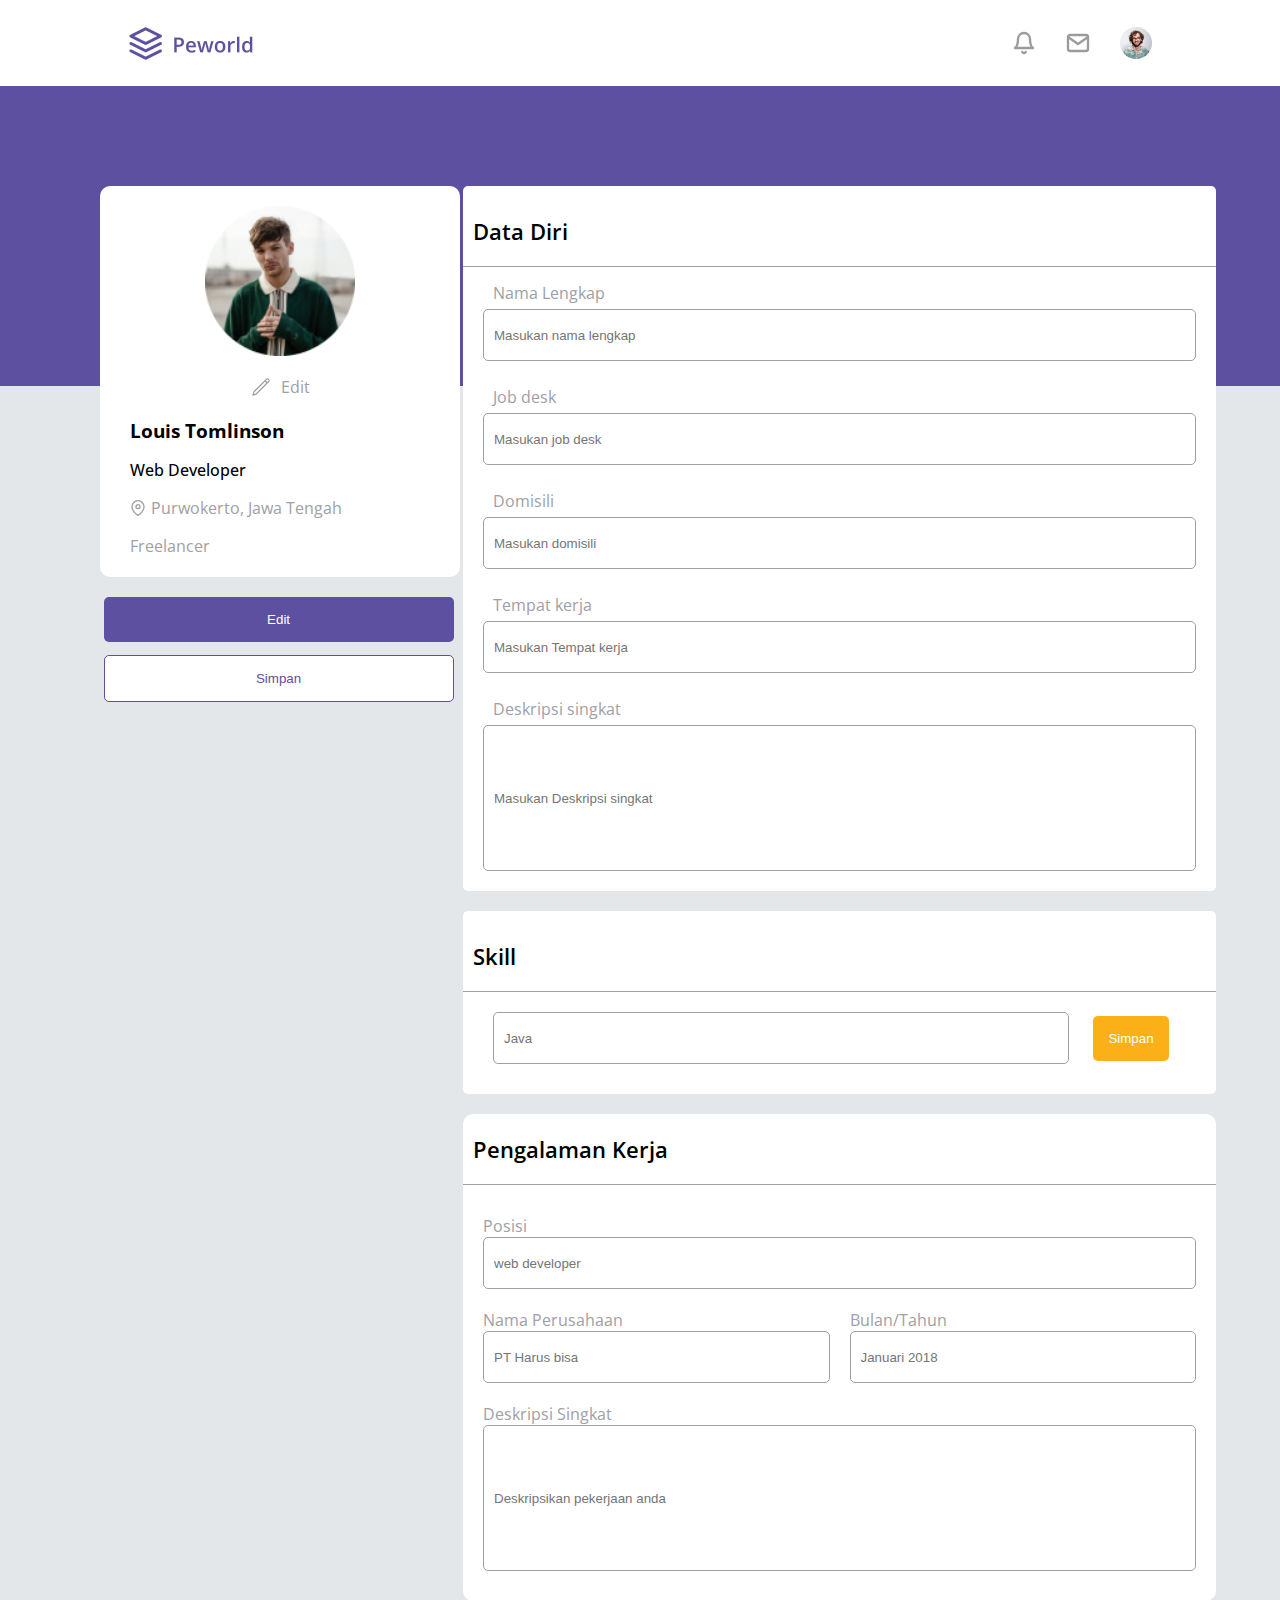
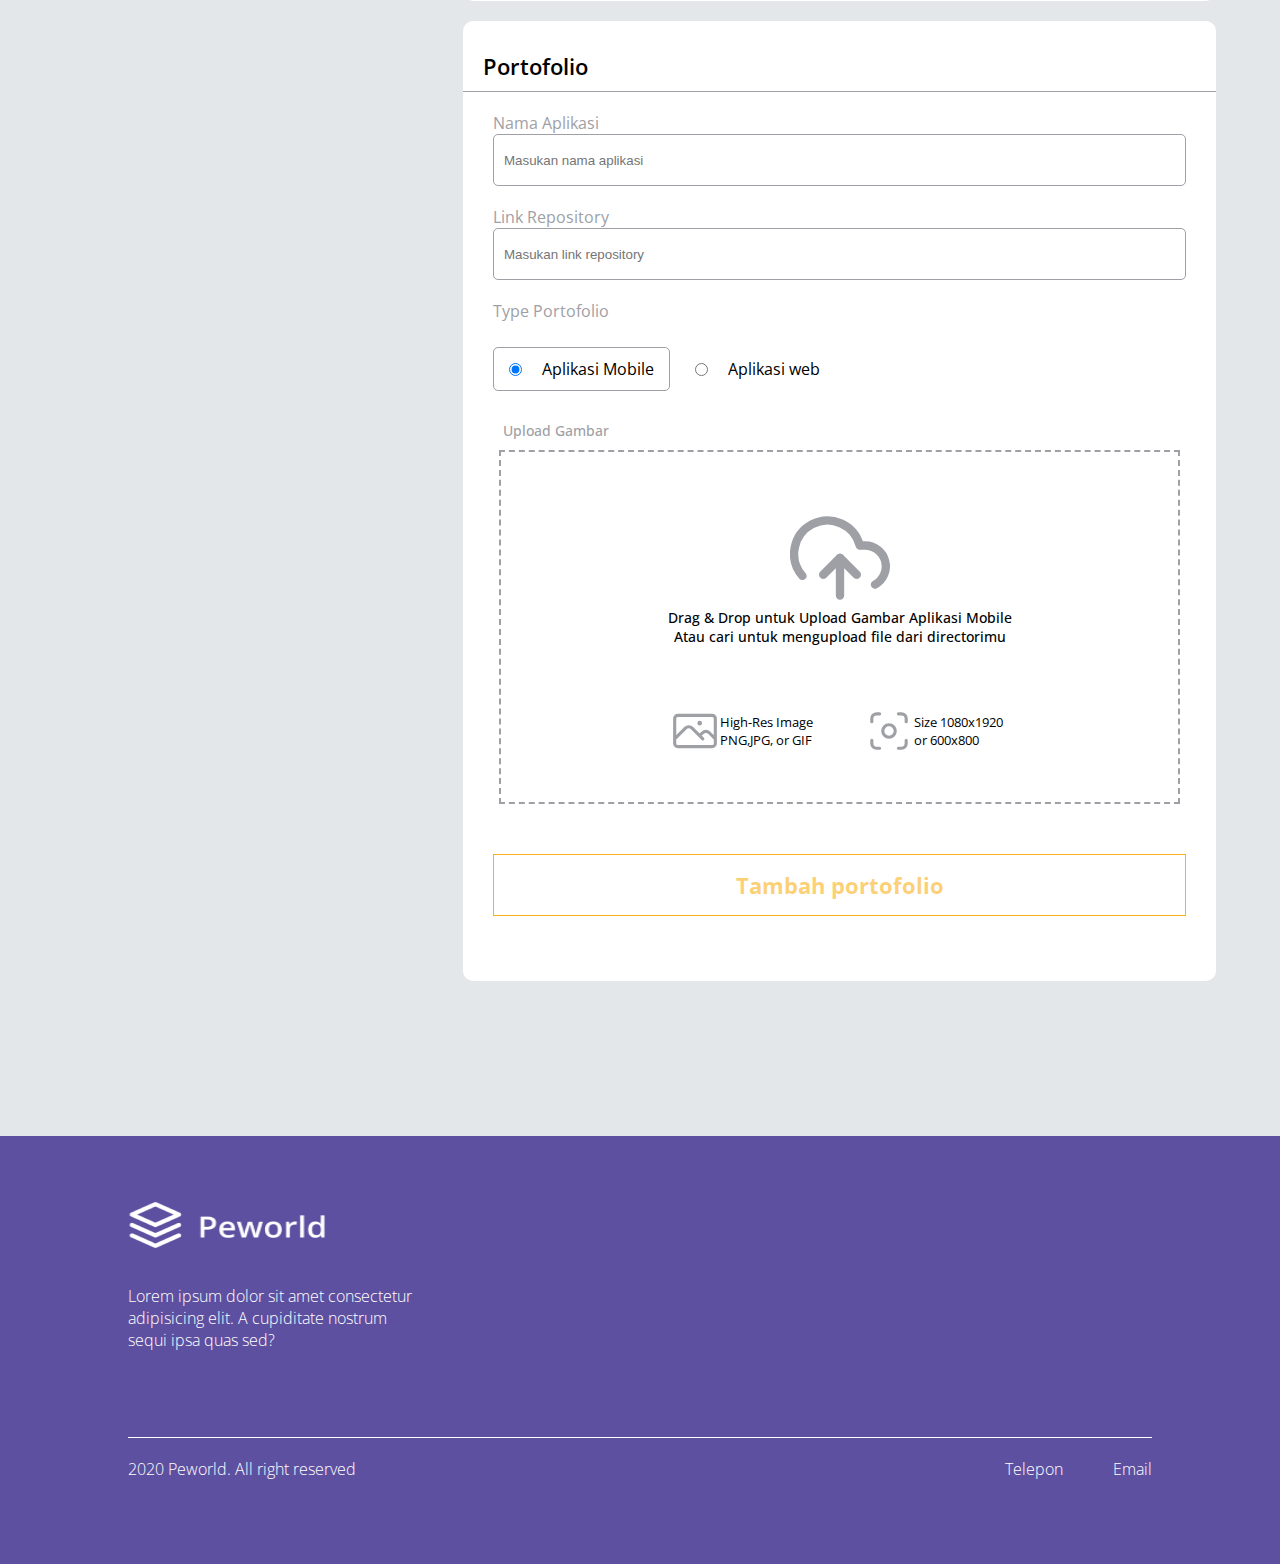
==== editProfilePekerja.html @ 78f69b73 "fix : deploy" ====
<!DOCTYPE html>
<html lang="en">
   <head>
      <meta charset="UTF-8" />
      <meta name="viewport" content="width=device-width, initial-scale=1.0" />
      <title>Edit Profile Pekerja</title>
      <!-- FONTS -->
      <link rel="preconnect" href="https://fonts.googleapis.com" />
      <link rel="preconnect" href="https://fonts.gstatic.com" crossorigin />
      <link
         href="https://fonts.googleapis.com/css2?family=Open+Sans:ital,wght@0,300..800;1,300..800&display=swap"
         rel="stylesheet" />
      <!-- FONTS -->
      <link rel="stylesheet" href="./assets/css/editProfilePekerja.css" />
   </head>
   <body>
      <nav>
         <img src="./assets/images/landing-page/main-logo.png" alt="" />
         <div class="nav-right">
            <img src="./assets/images/home-v1/bell (1) 1.svg" alt="" />
            <img src="./assets/images/home-v1/mail (3) 1.svg" alt="" />
            <img src="./assets/images/home-v1/Mask Group.png" alt="" />
         </div>
      </nav>
      <div class="container"></div>
      <section id="portofolio">
         <div class="biodata">
            <div class="biodata-header">
               <img
                  class="foto-profile"
                  src="./assets/images/landing-page/testimonial_3.png"
                  alt="" />
               <div class="edit">
                  <img
                     src="./assets/images/edit-pekerja/edit.svg"
                     alt=""
                     class="edit-icon" />
                  <p>Edit</p>
               </div>
               <div class="biodata-detail">
                  <h3>Louis Tomlinson</h3>
                  <h4>Web Developer</h4>
                  <div class="location">
                     <img
                        src="./assets/images/home-v1/map-pin (4) 1.svg"
                        alt="" />
                     <p>Purwokerto, Jawa Tengah</p>
                  </div>
                  <p>Freelancer</p>
               </div>
            </div>
            <button class="btn-edit">Edit</button>
            <button class="btn-simpan">Simpan</button>
         </div>
         <div class="form-edit">
            <div class="data-diri">
               <p class="title">Data Diri</p>
               <form action="" class="form-data-diri">
                  <div class="form-item">
                     <label for="name">Nama Lengkap</label>
                     <input
                        type="text"
                        name="name"
                        placeholder="Masukan nama lengkap" />
                  </div>
                  <div class="form-item">
                     <label for="job">Job desk</label>
                     <input
                        type="text"
                        name="job"
                        placeholder="Masukan job desk" />
                  </div>
                  <div class="form-item">
                     <label for="domisili">Domisili</label>
                     <input
                        type="text"
                        name="domisili"
                        placeholder="Masukan domisili" />
                  </div>
                  <div class="form-item">
                     <label for="tempat-kerja">Tempat kerja</label>
                     <input
                        type="text"
                        name="tempat-kerja"
                        placeholder="Masukan Tempat kerja" />
                  </div>
                  <div class="form-item">
                     <label for="description">Deskripsi singkat</label>
                     <input
                        type="text"
                        name="description"
                        placeholder="Masukan Deskripsi singkat" />
                  </div>
               </form>
            </div>
            <div class="skill">
               <form action="" class="form-edit-skill">
                  <p class="title">Skill</p>
                  <div class="form-item">
                     <input type="text" name="skill-name" placeholder="Java" />
                     <button>Simpan</button>
                  </div>
               </form>
            </div>
            <div class="experience">
               <p class="title">Pengalaman Kerja</p>
               <form action="" class="form-experience">
                  <div class="form-item">
                     <label for="posisi">Posisi</label>
                     <input type="text" placeholder="web developer" />
                  </div>
                  <div class="form-item">
                     <div>
                        <label for="company">Nama Perusahaan</label>
                        <input type="text" placeholder="PT Harus bisa" />
                     </div>
                     <div>
                        <label for="year">Bulan/Tahun</label>
                        <input type="text" placeholder="Januari 2018" />
                     </div>
                  </div>
                  <div class="form-item">
                     <label for="description">Deskripsi Singkat</label>
                     <input
                        type="text"
                        name="description"
                        placeholder="Deskripsikan pekerjaan anda" />
                  </div>
               </form>
            </div>
            <div class="edit-portofolio">
               <p class="title">Portofolio</p>
               <form action="" class="edit-porto">
                  <div class="form-item">
                     <label for="name">Nama Aplikasi</label>
                     <input
                        type="text"
                        name="name"
                        placeholder="Masukan nama aplikasi" />
                  </div>
                  <div class="form-item">
                     <label for="repository">Link Repository</label>
                     <input
                        type="text"
                        name="repository"
                        placeholder="Masukan link repository" />
                  </div>
                  <label class="type-portofolio">Type Portofolio</label>
                  <div class="form-btn">
                     <div class="btn-type">
                        <input type="radio" name="mobile" checked="true" />
                        <p>Aplikasi Mobile</p>
                     </div>
                     <div class="btn-type">
                        <input type="radio" name="web" />
                        <p>Aplikasi web</p>
                     </div>
                  </div>
               </form>
               <div class="upload-img">
                  <p class="title">Upload Gambar</p>
                  <div class="form-img">
                     <div class="title">
                        <img
                           src="./assets/images/edit-pekerja/upload-cloud (1).svg"
                           alt="" />
                        <p>Drag & Drop untuk Upload Gambar Aplikasi Mobile</p>
                        <p>Atau cari untuk mengupload file dari directorimu</p>
                     </div>

                     <div class="requirement">
                        <div class="requirement-item">
                           <img
                              src="./assets/images/edit-pekerja/photo.svg"
                              alt="" />
                           <small>High-Res Image PNG,JPG, or GIF</small>
                        </div>
                        <div class="requirement-item">
                           <img
                              src="./assets/images/edit-pekerja/resize.svg"
                              alt="" />
                           <small>Size 1080x1920 or 600x800</small>
                        </div>
                     </div>
                  </div>
                  <div class="btn-portofolio">
                     <p>Tambah portofolio</p>
                  </div>
               </div>
            </div>
         </div>
      </section>
      <footer>
         <div class="foot-logo">
            <img
               src="./assets/images/landing-page/foot-logo.png"
               alt="foot logo" />
            <p>
               Lorem ipsum dolor sit amet consectetur adipisicing elit. A
               cupiditate nostrum sequi ipsa quas sed?
            </p>
         </div>
         <div class="foot-end">
            <p>2020 Peworld. All right reserved</p>
            <div class="foot-contact">
               <p>Telepon</p>
               <p>Email</p>
            </div>
         </div>
      </footer>
   </body>
</html>
---- assets/css/editProfilePekerja.css ----
:root {
   --color-primary: #5e50a1;
   --font: #9ea0a5;
   --btn-skilss: #fbb01799;
   --outline: #fbb017;
}
* {
   margin: 0;
   padding: 0;
}
body {
   font-family: "Open Sans", sans-serif;
   background-color: #e4e7e9;
}
button {
   cursor: pointer;
}
label {
   color: var(--font);
}
nav {
   display: flex;
   justify-content: space-between;
   padding: 2% 10%;
   align-items: center;
   background-color: white;
}
.nav-right {
   display: flex;
   gap: 30px;
}
.container {
   background-color: var(--color-primary);
   height: 300px;
}
#portofolio {
   position: relative;
   height: 2200px;
}
.btn-edit {
   background-color: var(--color-primary);
   padding: 15px;
   border: none;
   border-radius: 5px;
   color: white;
   position: absolute;
   top: 105%;
   left: 1%;
   width: 350px;
}
.btn-simpan {
   padding: 15px;
   background-color: white;
   border: 1px solid var(--color-primary);
   border-radius: 5px;
   color: var(--color-primary);
   position: absolute;
   top: 120%;
   left: 1%;
   width: 350px;
}
.biodata {
   position: absolute;
   background-color: white;
   width: 300px;
   top: -200px;
   left: 100px;
   border-radius: 10px;
   padding: 20px 30px;
}
.portofolio-item {
   position: absolute;
   background-color: white;
   width: 753px;
   top: -200px;
   right: 5%;
   padding: 50px 0;
   border-radius: 10px;
}
.biodata {
   display: flex;
   flex-direction: column;
   justify-content: space-between;
}
.biodata-header {
   display: flex;
   gap: 20px;
   flex-direction: column;
}
.biodata-header .foto-profile {
   width: 150px;
   height: 150px;
   margin: auto;
}
.edit {
   display: flex;
   margin: auto;
   align-items: center;
   gap: 10px;
   color: #9ea0a5;
}
.edit .edit-icon {
   width: 20px;
   height: 20px;
   margin: auto;
}
.biodata-header > p {
   color: var(--font);
}
.location {
   display: flex;
   gap: 5px;
}
.biodata-detail {
   display: flex;
   flex-direction: column;
   gap: 16px;
}
.biodata-detail :not(h3):not(h4) {
   color: var(--font);
}
.biodata-detail > h4 {
   font-weight: 500;
}
.btn-biodata-header {
   background-color: var(--color-primary);
   color: white;
   padding: 20px;
   border-radius: 5px;
   border: none;
}
.form-edit {
   display: flex;
   flex-direction: column;
   gap: 10px;
   position: absolute;
   gap: 20px;
   width: 753px;
   top: -200px;
   right: 5%;
}
.data-diri {
   background-color: white;
   border-radius: 5px;
   padding: 10px 0;
}
.data-diri .title {
   padding: 20px 10px;
   font-size: 22px;
   font-weight: 600;
}
.form-data-diri {
   border-top: 1.5px solid #9ea0a5;
}
.data-diri .form-item {
   display: flex;
   flex-direction: column;
   padding: 10px 20px;
}
.data-diri .form-item label {
   color: #9ea0a5;
   padding: 5px 10px;
}
.data-diri .form-item input {
   height: 50px;
   border: 1px solid #9ea0a5;
   padding: 0 10px;
   border-radius: 5px;
   outline: none;
}
.data-diri .form-item input[name="description"] {
   height: 144px;
}
.skill {
   background-color: white;
   border-radius: 5px;
   padding: 10px 0;
}
.skill .title {
   padding: 20px 10px;
   font-size: 22px;
   font-weight: 600;
}
.skill form .form-item {
   border-top: 1px solid var(--font);
   padding: 20px 30px;
}
.skill .form-item input {
   height: 50px;
   width: 80%;
   padding: 0 10px;
   border-radius: 5px;
   outline: none;
   border: 1px solid var(--font);
}
.skill .form-item button {
   background-color: #fbb017;
   color: white;
   padding: 15px;
   border: none;
   outline: none;
   border-radius: 5px;
   margin-left: 20px;
}
.experience {
   background-color: white;
   border-radius: 10px;
}
.experience .title {
   padding: 20px 10px;
   font-weight: 600;
   font-size: 22px;
}
.experience .form-experience {
   border-top: 1px solid var(--font);
   padding: 20px 0;
}
.form-experience .form-item {
   display: flex;
   flex-direction: column;
   padding: 10px 20px;
}
.form-experience .form-item input {
   border: 1px solid var(--font);
   outline: none;
   height: 50px;
   padding: 0 10px;
   border-radius: 5px;
}
.form-experience .form-item:nth-child(2) {
   display: grid;
   grid-template-columns: repeat(2, auto);
   gap: 20px;
}
.form-experience .form-item:nth-child(2) div {
   display: flex;
   flex-direction: column;
}
.form-experience .form-item input[name="description"] {
   height: 144px;
}
.form-experience label {
   color: #9ea0a5;
}
.edit-portofolio {
   background-color: white;
   padding: 20px 0;
   border-radius: 10px;
   height: 920px;
}
.edit-portofolio .title {
   font-size: 22px;
   font-weight: 600;
   padding: 10px 20px;
}
.edit-portofolio form {
   border-top: 1px solid var(--font);
   padding: 20px 30px;
   display: flex;
   flex-direction: column;
   gap: 20px;
}
.edit-portofolio .form-item {
   display: flex;
   flex-direction: column;
}
.edit-portofolio .form-item input {
   height: 50px;
   border: 1px solid var(--font);
   outline: none;
   padding: 0 10px;
   border-radius: 5px;
}
.edit-portofolio .form-btn {
   display: flex;
   gap: 10px;
}
.edit-portofolio .form-btn .btn-type {
   display: flex;
   align-items: center;
   gap: 20px;
   border: 1px solid var(--font);
   padding: 10px 15px;
   border-radius: 5px;
}
.edit-portofolio .form-btn .btn-type:nth-child(2) {
   border: none !important;
}
.type-portofolio {
   margin-bottom: 5px;
}
.edit-portofolio .upload-img {
   height: 500px;
}
.upload-img .title {
   color: var(--font);
   font-size: 14px;
   margin: 0 20px;
   font-weight: 500;
}
.upload-img .form-img {
   height: 70%;
   width: 90%;
   margin: auto;
   border: 2px dashed var(--font);
   display: flex;
   flex-direction: column;
   justify-content: center;
   gap: 50px;
   align-items: center;
}
.upload-img .form-img .title {
   display: flex;
   flex-direction: column;
   justify-content: center;
   align-items: center;
   color: black;
}
.upload-img .form-img .title > img {
   width: 100px;
   height: 100px;
}
.upload-img .requirement {
   display: flex;
   gap: 20px;
   width: 50%;
}
.upload-img .requirement .requirement-item {
   display: flex;
   align-items: center;
}
.upload-img .requirement .requirement-item img {
   max-width: 50px;
   max-height: 50px;
}
.btn-portofolio {
   height: 60px;
   border: 1px solid var(--outline);
   margin: 50px 30px;
   display: flex;
   align-items: center;
   justify-content: center;
   color: var(--btn-skilss);
   font-size: 22px;
   font-weight: 700;
   transition: 300ms;
   cursor: pointer;
}
.btn-portofolio:hover {
   background-color: var(--btn-skilss);
   color: white;
   border: none;
   transition: 300ms;
}
footer {
   margin-top: 150px;
   background-color: var(--color-primary);
   height: 300px;
   padding: 5% 10%;
   display: flex;
   flex-direction: column;
   justify-content: space-between;
}
footer .foot-logo {
   max-width: 300px;
}
footer .foot-logo img {
   width: 200px;
   height: 50px;
}
footer .foot-logo p {
   color: white;
   margin-top: 30px;
   font-size: 16px;
   font-weight: 100;
}

footer .foot-end {
   color: white;
   padding: 20px 0;
   display: flex;
   justify-content: space-between;
   border-top: 1px solid white;
   font-weight: 200;
}
footer .foot-end .foot-contact {
   display: flex;
   gap: 50px;
}

footer .foot-end .foot-contact > p {
   cursor: pointer;
}
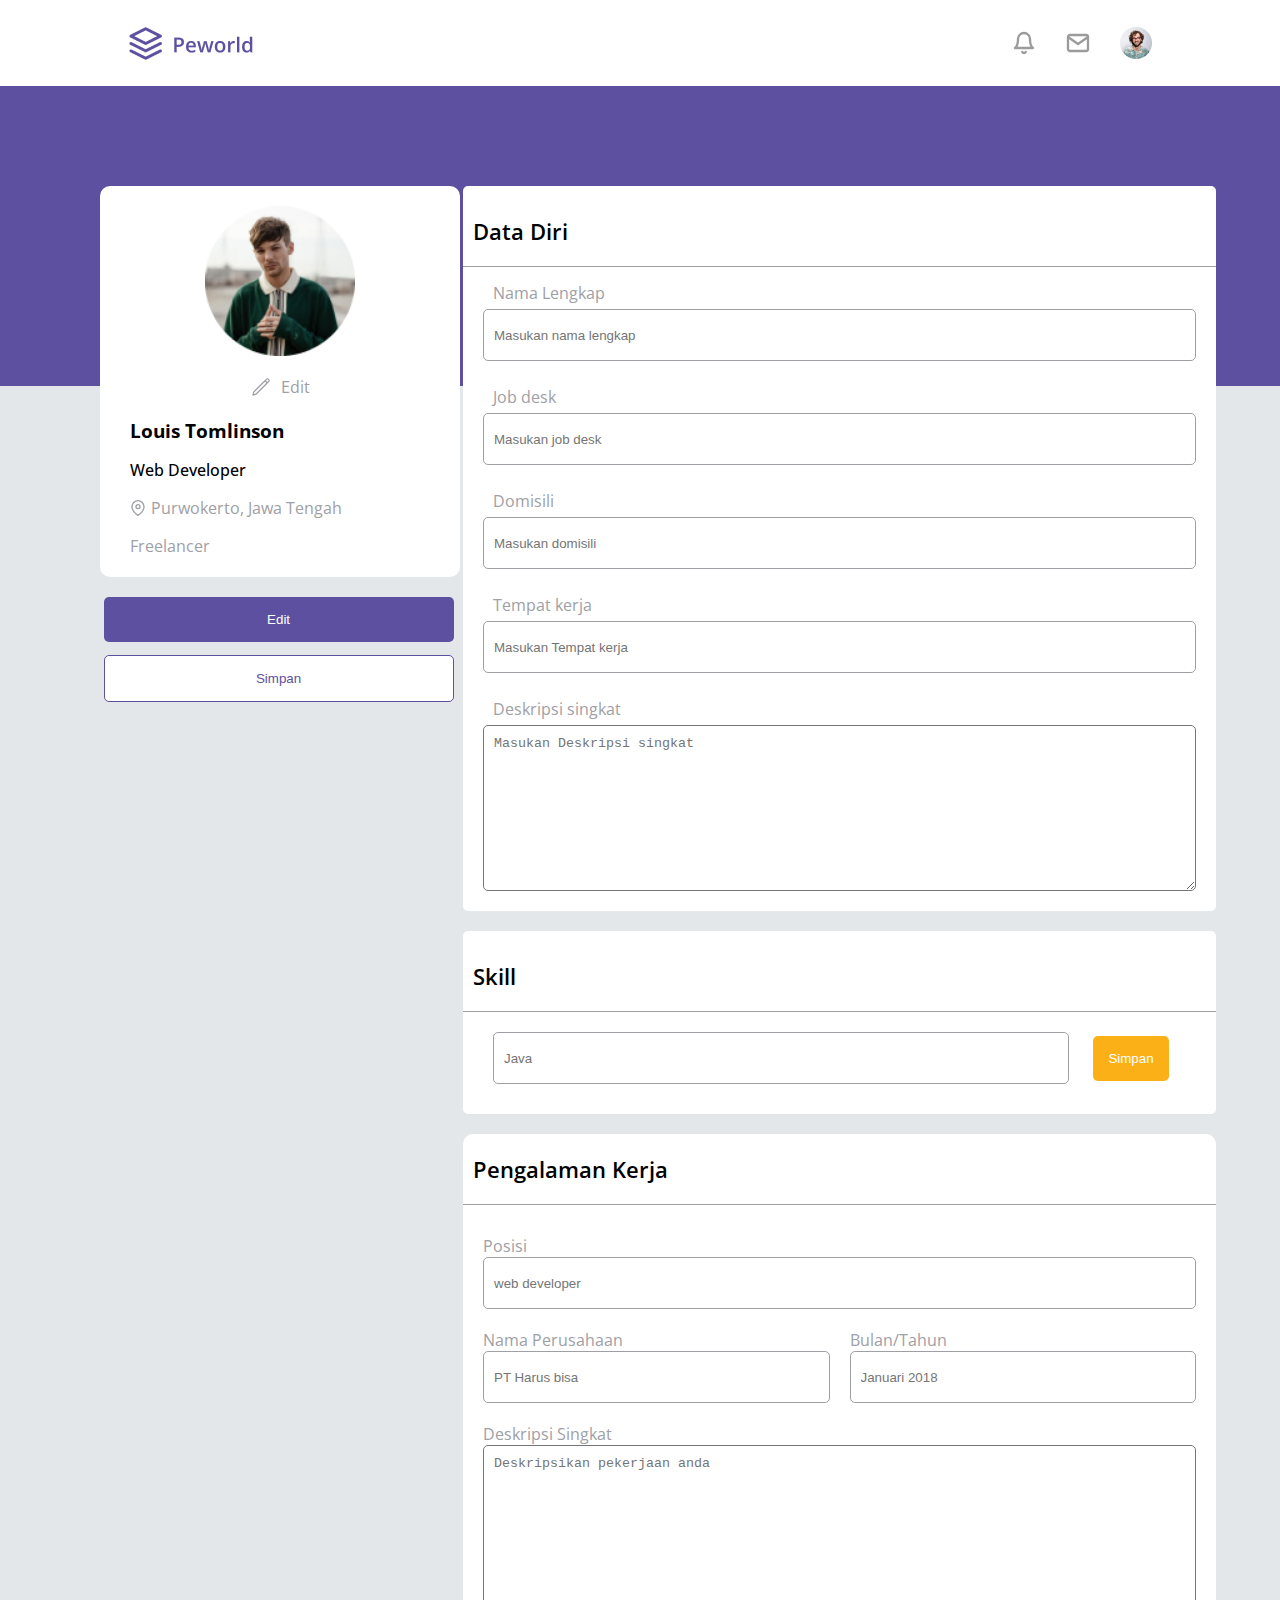
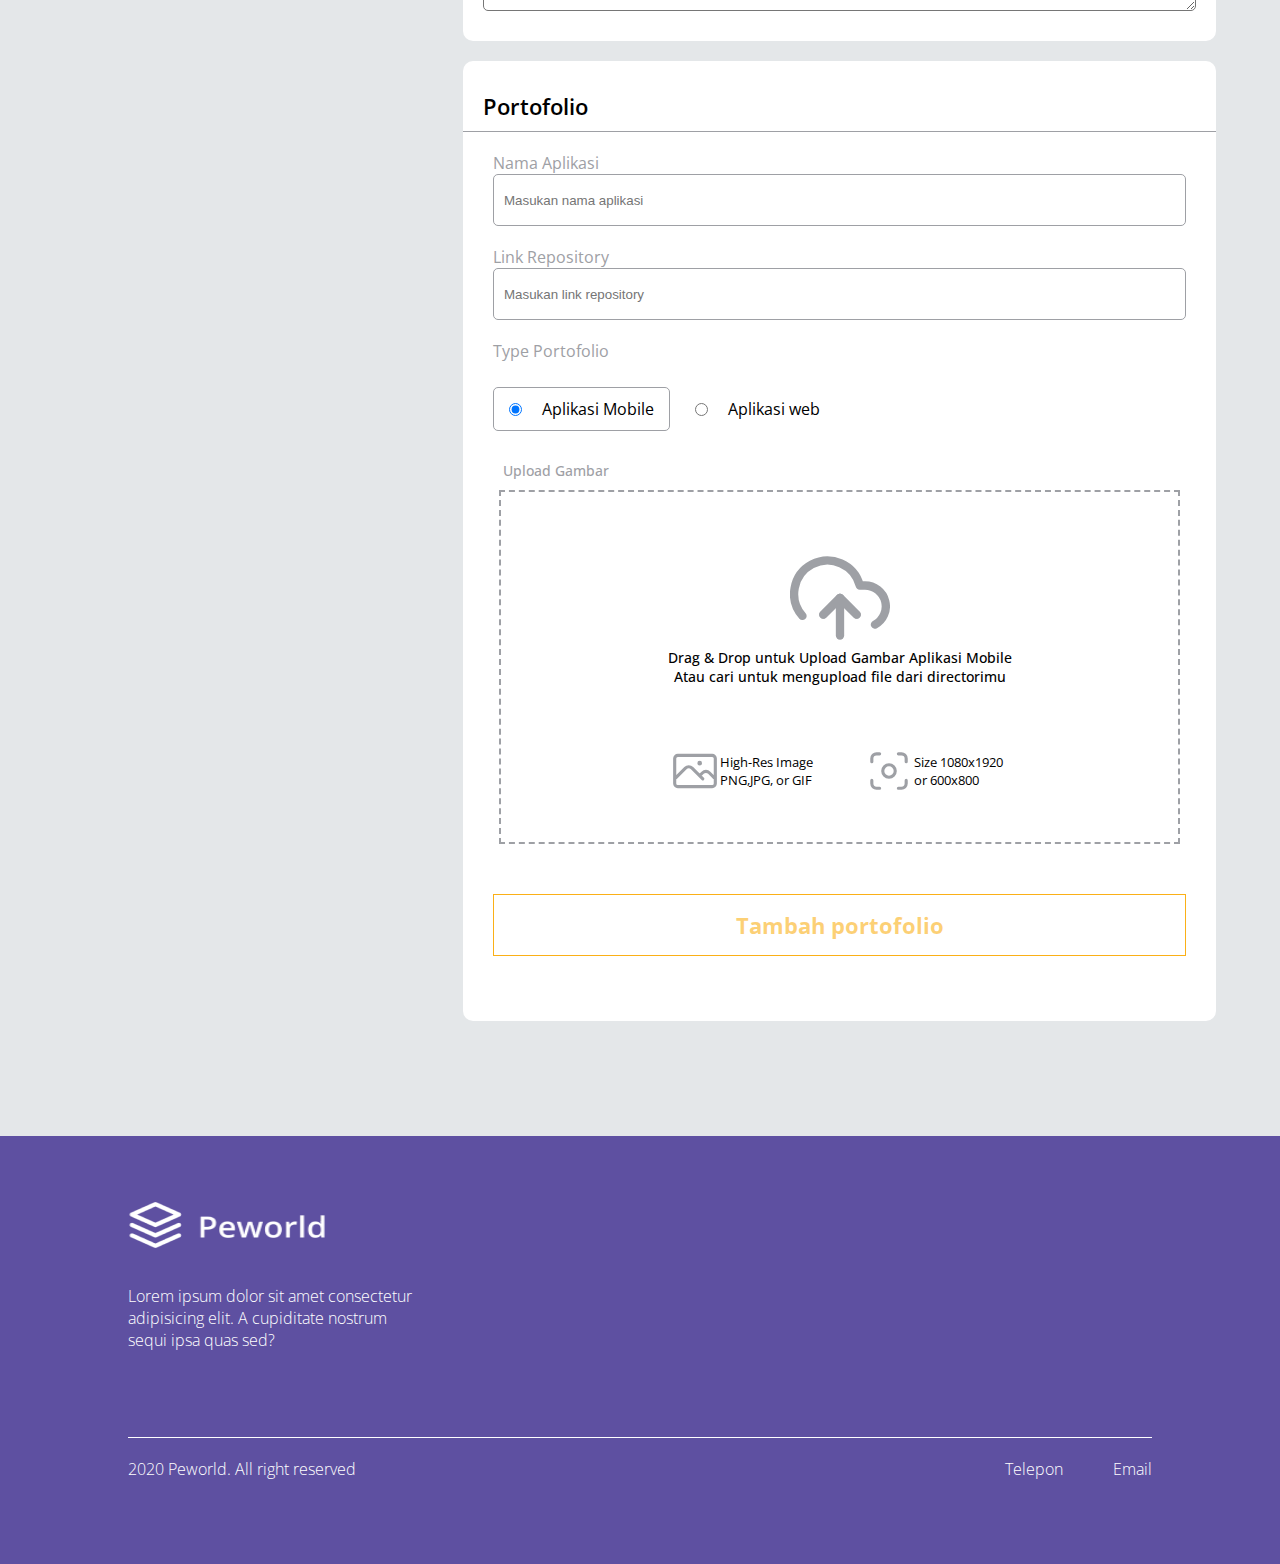
==== commit b42a17a3: "fix : deploy" ====
--- a/editProfilePekerja.html
+++ b/editProfilePekerja.html
@@ -86,10 +86,10 @@
                   </div>
                   <div class="form-item">
                      <label for="description">Deskripsi singkat</label>
-                     <input
+                     <textarea
                         type="text"
                         name="description"
-                        placeholder="Masukan Deskripsi singkat" />
+                        placeholder="Masukan Deskripsi singkat"></textarea>
                   </div>
                </form>
             </div>
@@ -121,10 +121,10 @@
                   </div>
                   <div class="form-item">
                      <label for="description">Deskripsi Singkat</label>
-                     <input
+                     <textarea
                         type="text"
                         name="description"
-                        placeholder="Deskripsikan pekerjaan anda" />
+                        placeholder="Deskripsikan pekerjaan anda"></textarea>
                   </div>
                </form>
             </div>
--- a/assets/css/editProfilePekerja.css
+++ b/assets/css/editProfilePekerja.css
@@ -168,8 +168,11 @@
    border-radius: 5px;
    outline: none;
 }
-.data-diri .form-item input[name="description"] {
+.data-diri .form-item textarea[name="description"] {
    height: 144px;
+   outline: none;
+   padding: 10px;
+   border-radius: 5px;
 }
 .skill {
    background-color: white;
@@ -236,8 +239,11 @@
    display: flex;
    flex-direction: column;
 }
-.form-experience .form-item input[name="description"] {
+.form-experience .form-item textarea[name="description"] {
    height: 144px;
+   border-radius: 5px;
+   outline: none;
+   padding: 10px;
 }
 .form-experience label {
    color: #9ea0a5;
